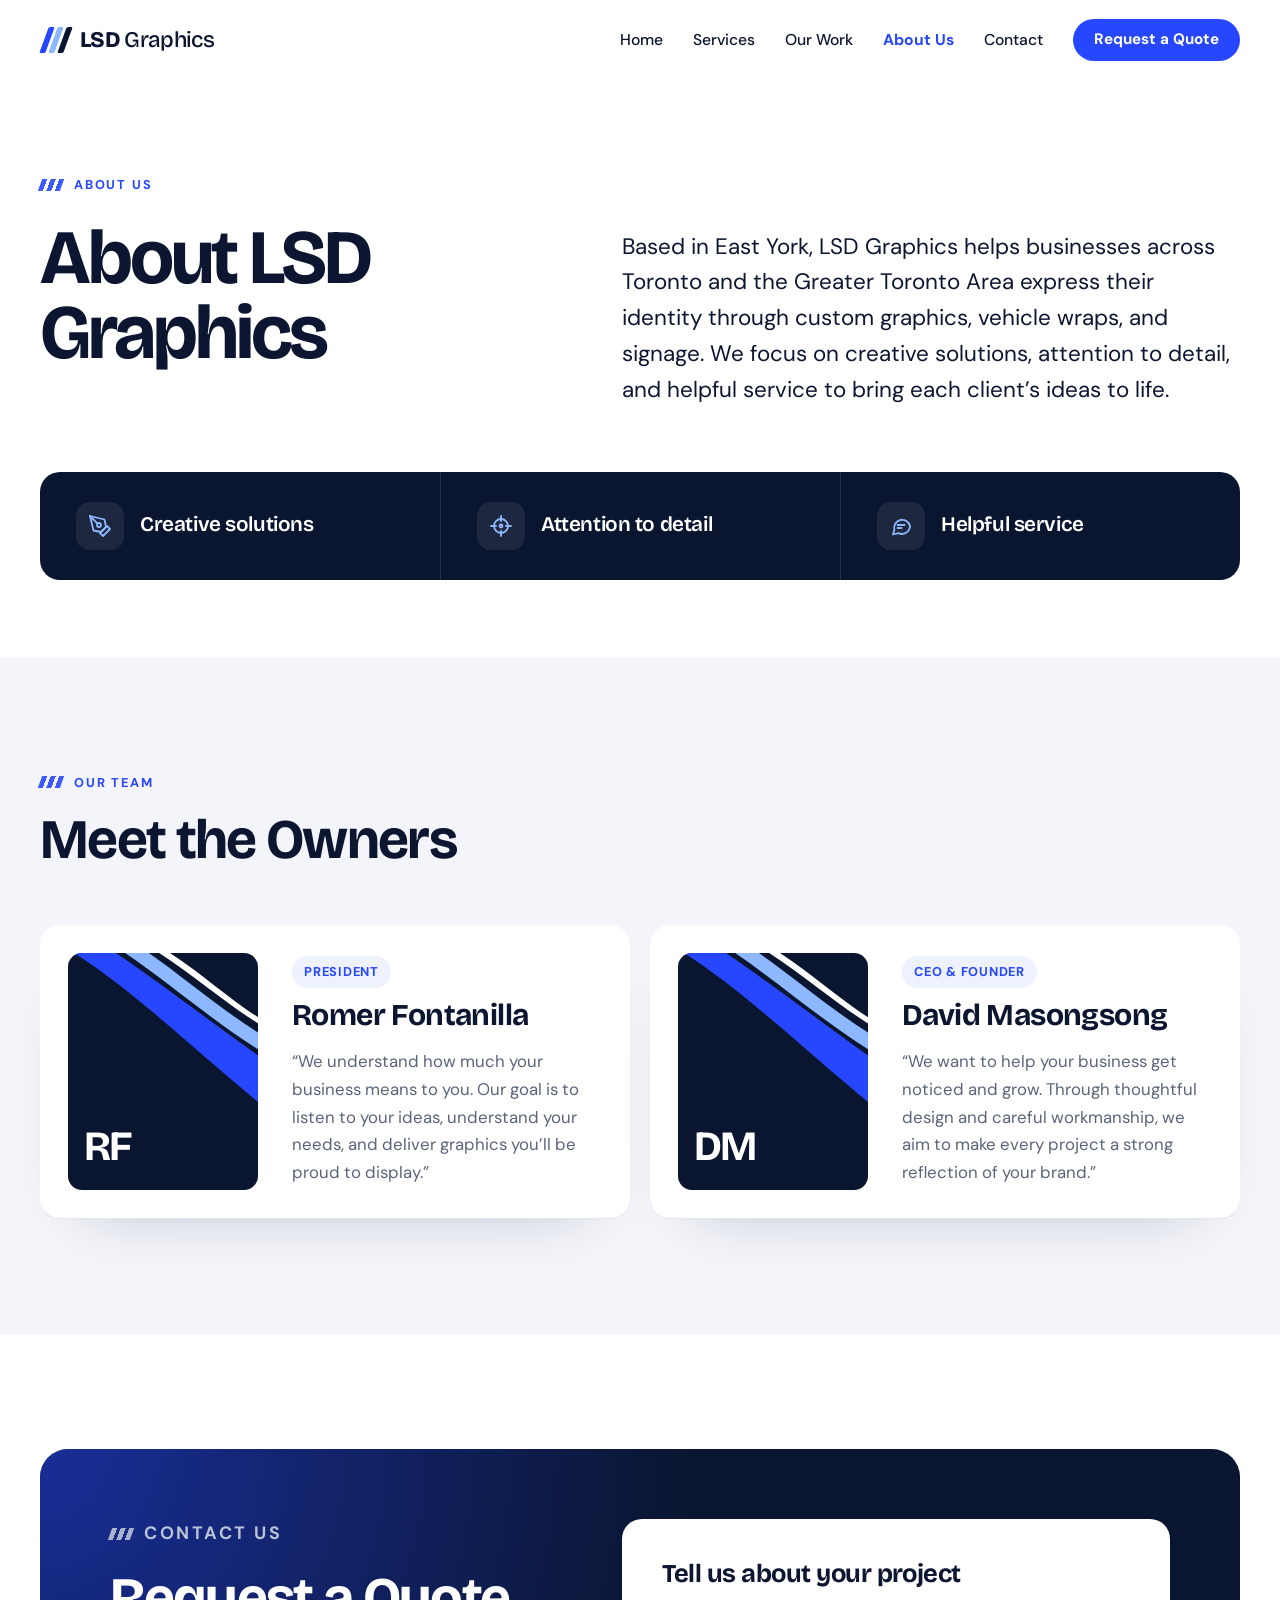
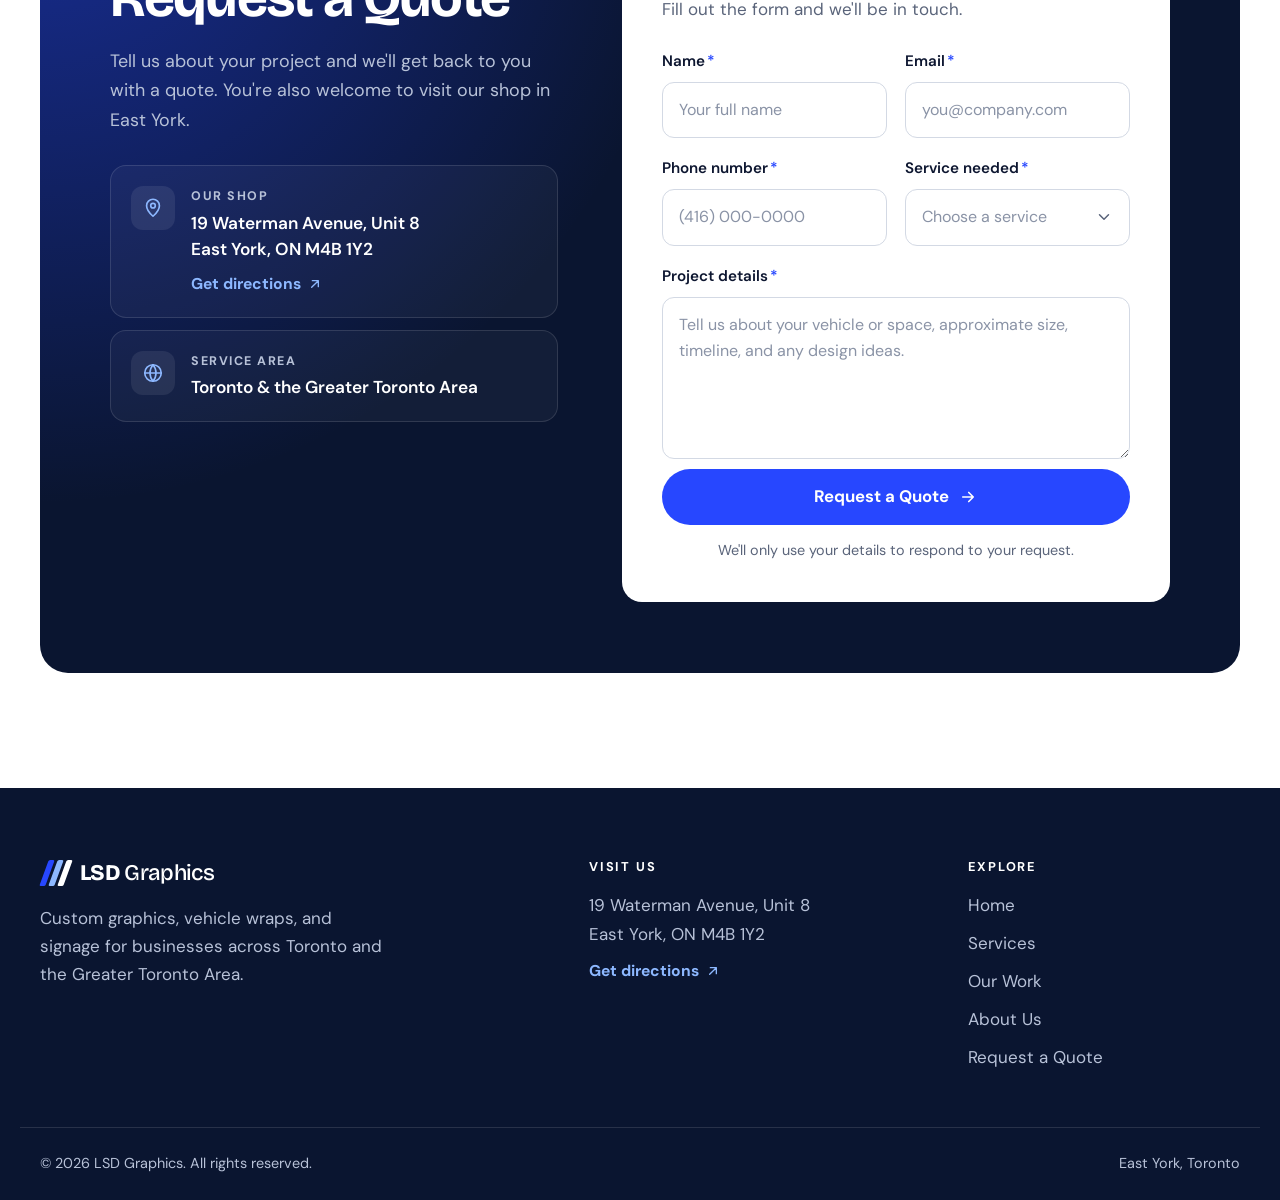
==== about.html @ 9ef7e88f "Add files via upload" ====
<!doctype html>
<html lang="en">
<head>
<meta charset="utf-8">
<meta name="viewport" content="width=device-width, initial-scale=1, viewport-fit=cover">
<title>About Us | LSD Graphics</title>
<meta name="description" content="Based in East York, LSD Graphics helps businesses across Toronto and the GTA with custom graphics, vehicle wraps, and signage. Meet the owners and request a quote.">
<link rel="preconnect" href="https://fonts.googleapis.com">
<link rel="preconnect" href="https://fonts.gstatic.com" crossorigin>
<link rel="stylesheet" href="https://fonts.googleapis.com/css2?family=Bricolage+Grotesque:opsz,wght@12..96,400..800&family=DM+Sans:opsz,wght@9..40,400..700&display=swap">
<link rel="stylesheet" href="styles.css">
</head>
<body>

<a class="skip-link" href="#main">Skip to content</a>

<header class="site-header">
  <div class="wrap header-inner">
    <a class="brand" href="index.html" aria-label="LSD Graphics home">
      <span class="brand-mark" aria-hidden="true"><i></i><i></i><i></i></span>
      <span class="brand-name"><b>LSD</b> Graphics</span>
    </a>

    <button class="nav-toggle" type="button" aria-expanded="false" aria-controls="site-nav" aria-label="Open menu">
      <span></span><span></span><span></span>
    </button>

    <nav class="site-nav" id="site-nav" aria-label="Main">
      <a class="nav-link" href="index.html">Home</a>
      <a class="nav-link" href="index.html#services">Services</a>
      <a class="nav-link" href="index.html#work">Our Work</a>
      <a class="nav-link" href="about.html" aria-current="page">About Us</a>
      <a class="nav-link" href="#contact">Contact</a>
      <a class="btn btn-primary btn-sm" href="#quote">Request a Quote</a>
    </nav>
  </div>
</header>

<main id="main">

  <!-- ============ ABOUT US ============ -->
  <section class="page-intro">
    <div class="wrap">
      <p class="eyebrow">About Us</p>
      <div class="intro-grid">
        <h1>About LSD Graphics</h1>
        <p class="intro-text">Based in East York, LSD Graphics helps businesses across Toronto and the Greater Toronto Area express their identity through custom graphics, vehicle wraps, and signage. We focus on creative solutions, attention to detail, and helpful service to bring each client’s ideas to life.</p>
      </div>

      <div class="focus-band">
        <div class="focus-item">
          <span class="focus-icon"><svg viewBox="0 0 24 24" aria-hidden="true"><path d="M12 19l7-7 3 3-7 7-3-3z"/><path d="M18 13l-1.5-7.5L2 2l3.5 14.5L13 18l5-5z"/><path d="M2 2l7.6 7.6"/><circle cx="11" cy="11" r="2"/></svg></span>
          Creative solutions
        </div>
        <div class="focus-item">
          <span class="focus-icon"><svg viewBox="0 0 24 24" aria-hidden="true"><circle cx="12" cy="12" r="7"/><path d="M12 2v5M12 17v5M2 12h5M17 12h5"/><circle cx="12" cy="12" r="1.5"/></svg></span>
          Attention to detail
        </div>
        <div class="focus-item">
          <span class="focus-icon"><svg viewBox="0 0 24 24" aria-hidden="true"><path d="M21 12a8 8 0 0 1-11.6 7.1L4 20.5l1.4-4.9A8 8 0 1 1 21 12z"/><path d="M8.5 11h7M8.5 14h4"/></svg></span>
          Helpful service
        </div>
      </div>
    </div>
  </section>

  <!-- ============ MEET THE OWNERS ============ -->
  <section class="section owners-section" id="owners">
    <div class="wrap">
      <div class="owners-head">
        <p class="eyebrow">Our Team</p>
        <h2>Meet the Owners</h2>
      </div>

      <!--
        TO ADD A PORTRAIT: inside .portrait, add an image after the <svg>, e.g.
        <img src="images/romer-fontanilla.jpg" alt="Romer Fontanilla, President">
        Crop both portraits to the same 4:5 ratio so they match.
      -->
      <div class="owners">
        <article class="owner">
          <div class="portrait">
            <svg class="livery" viewBox="0 0 400 500" preserveAspectRatio="xMidYMid slice" aria-hidden="true">
              <path class="b1" d="M-20-20C120 60 260 200 420 330L420 230C280 130 150 30 70-20Z"/>
              <path class="b2" d="M90-20C200 50 310 150 420 215L420 180C320 120 220 30 140-20Z"/>
              <path class="b3" d="M160-20C260 40 340 115 420 160L420 147C345 105 270 30 182-20Z"/>
            </svg>
            <span class="portrait-initials" aria-hidden="true">RF</span>
          </div>
          <div class="owner-body">
            <p class="owner-role">President</p>
            <h3>Romer Fontanilla</h3>
            <blockquote>
              <p>We understand how much your business means to you. Our goal is to listen to your ideas, understand your needs, and deliver graphics you’ll be proud to display.</p>
            </blockquote>
          </div>
        </article>

        <article class="owner">
          <div class="portrait">
            <svg class="livery" viewBox="0 0 400 500" preserveAspectRatio="xMidYMid slice" aria-hidden="true">
              <path class="b1" d="M-20-20C120 60 260 200 420 330L420 230C280 130 150 30 70-20Z"/>
              <path class="b2" d="M90-20C200 50 310 150 420 215L420 180C320 120 220 30 140-20Z"/>
              <path class="b3" d="M160-20C260 40 340 115 420 160L420 147C345 105 270 30 182-20Z"/>
            </svg>
            <span class="portrait-initials" aria-hidden="true">DM</span>
          </div>
          <div class="owner-body">
            <p class="owner-role">CEO &amp; Founder</p>
            <h3>David Masongsong</h3>
            <blockquote>
              <p>We want to help your business get noticed and grow. Through thoughtful design and careful workmanship, we aim to make every project a strong reflection of your brand.</p>
            </blockquote>
          </div>
        </article>
      </div>
    </div>
  </section>

  <!-- ============ CONTACT & REQUEST A QUOTE ============ -->
  <section class="section" id="contact">
    <div class="wrap">
      <div class="contact-panel">
        <div class="contact-info">
          <p class="eyebrow eyebrow-light">Contact Us</p>
          <h2>Request a Quote</h2>
          <p>Tell us about your project and we'll get back to you with a quote. You're also welcome to visit our shop in East York.</p>

          <div class="contact-cards">
            <div class="contact-card">
              <span class="contact-card-icon"><svg viewBox="0 0 24 24" aria-hidden="true"><path d="M12 21s-7-6.2-7-11.5A7 7 0 0 1 19 9.5C19 14.8 12 21 12 21z"/><circle cx="12" cy="9.5" r="2.5"/></svg></span>
              <div>
                <p class="contact-card-label">Our shop</p>
                <address class="contact-card-value">19 Waterman Avenue, Unit 8<br>East York, ON M4B 1Y2</address>
                <a class="text-link" href="https://www.google.com/maps/search/?api=1&amp;query=19+Waterman+Avenue+Unit+8+East+York+ON+M4B+1Y2" target="_blank" rel="noopener">
                  Get directions
                  <svg viewBox="0 0 24 24" fill="none" stroke="currentColor" stroke-width="2" stroke-linecap="round" stroke-linejoin="round" aria-hidden="true"><path d="M7 17L17 7M8 7h9v9"/></svg>
                </a>
              </div>
            </div>
            <div class="contact-card">
              <span class="contact-card-icon"><svg viewBox="0 0 24 24" aria-hidden="true"><circle cx="12" cy="12" r="9"/><path d="M3 12h18M12 3a14 14 0 0 1 0 18M12 3a14 14 0 0 0 0 18"/></svg></span>
              <div>
                <p class="contact-card-label">Service area</p>
                <p class="contact-card-value">Toronto &amp; the Greater Toronto Area</p>
              </div>
            </div>
          </div>
        </div>

        <div class="form-card" id="quote">
          <h3>Tell us about your project</h3>
          <p>Fill out the form and we'll be in touch.</p>

          <!-- Paste your form service URL into data-endpoint to receive submissions (see script.js). -->
          <form class="quote-form" id="quote-form" data-endpoint="">
            <div class="form-grid">
              <div class="field">
                <label for="q-name">Name<span class="req" aria-hidden="true">*</span></label>
                <input id="q-name" name="name" type="text" autocomplete="name" placeholder="Your full name" required>
              </div>
              <div class="field">
                <label for="q-email">Email<span class="req" aria-hidden="true">*</span></label>
                <input id="q-email" name="email" type="email" autocomplete="email" placeholder="you@company.com" required>
              </div>
              <div class="field">
                <label for="q-phone">Phone number<span class="req" aria-hidden="true">*</span></label>
                <input id="q-phone" name="phone" type="tel" autocomplete="tel" inputmode="tel" placeholder="(416) 000-0000" required>
              </div>
              <div class="field">
                <label for="q-service">Service needed<span class="req" aria-hidden="true">*</span></label>
                <select id="q-service" name="service" required>
                  <option value="" selected disabled>Choose a service</option>
                  <option>Vehicle Wraps &amp; Graphics</option>
                  <option>Fleet Branding</option>
                  <option>Storefront Signs &amp; Window Graphics</option>
                  <option>Interior Signs &amp; Wall Graphics</option>
                  <option>Banners &amp; Displays</option>
                  <option>Other / Not sure yet</option>
                </select>
              </div>
              <div class="field field-full">
                <label for="q-details">Project details<span class="req" aria-hidden="true">*</span></label>
                <textarea id="q-details" name="details" rows="5" placeholder="Tell us about your vehicle or space, approximate size, timeline, and any design ideas." required></textarea>
              </div>
            </div>

            <button class="btn btn-primary form-submit" type="submit">
              <span class="btn-label">Request a Quote</span>
              <svg viewBox="0 0 24 24" fill="none" stroke="currentColor" stroke-width="2.2" stroke-linecap="round" stroke-linejoin="round" aria-hidden="true"><path d="M5 12h14M13 6l6 6-6 6"/></svg>
            </button>
            <p class="form-status" role="status" aria-live="polite"></p>
            <p class="form-note">We'll only use your details to respond to your request.</p>
          </form>

          <div class="form-success" id="quote-success" tabindex="-1" hidden>
            <div class="form-success-icon"><svg viewBox="0 0 24 24" aria-hidden="true"><path d="M5 12.5l4.5 4.5L19 7.5"/></svg></div>
            <h3>Thank you!</h3>
            <p>Your quote request has been sent. We'll get back to you soon.</p>
          </div>
        </div>
      </div>
    </div>
  </section>

</main>

<footer class="site-footer">
  <div class="wrap footer-grid">
    <div class="footer-brand">
      <a class="brand" href="index.html" aria-label="LSD Graphics home">
        <span class="brand-mark" aria-hidden="true"><i></i><i></i><i></i></span>
        <span class="brand-name"><b>LSD</b> Graphics</span>
      </a>
      <p>Custom graphics, vehicle wraps, and signage for businesses across Toronto and the Greater Toronto Area.</p>
    </div>
    <div>
      <h3 class="footer-title">Visit Us</h3>
      <address>19 Waterman Avenue, Unit 8<br>East York, ON M4B 1Y2</address>
      <a class="text-link" href="https://www.google.com/maps/search/?api=1&amp;query=19+Waterman+Avenue+Unit+8+East+York+ON+M4B+1Y2" target="_blank" rel="noopener">
        Get directions
        <svg viewBox="0 0 24 24" fill="none" stroke="currentColor" stroke-width="2" stroke-linecap="round" stroke-linejoin="round" aria-hidden="true"><path d="M7 17L17 7M8 7h9v9"/></svg>
      </a>
    </div>
    <div>
      <h3 class="footer-title">Explore</h3>
      <ul class="footer-links">
        <li><a href="index.html">Home</a></li>
        <li><a href="index.html#services">Services</a></li>
        <li><a href="index.html#work">Our Work</a></li>
        <li><a href="about.html">About Us</a></li>
        <li><a href="#quote">Request a Quote</a></li>
      </ul>
    </div>
  </div>
  <div class="wrap footer-bottom">
    <p>© <span data-year>2026</span> LSD Graphics. All rights reserved.</p>
    <p>East York, Toronto</p>
  </div>
</footer>

<script src="script.js"></script>
</body>
</html>
---- styles.css ----
/* =========================================================
   LSD Graphics — shared stylesheet (index.html + about.html)
   Layout: rounded panels inset on a white page; diagonal
   "livery" stripes (the vehicle-wrap motif) carry the brand.
   ========================================================= */
:root {
  /* Colour */
  --navy: #0a1530;
  --navy-2: #13234a;
  --navy-line: rgba(255, 255, 255, .12);
  --cobalt: #2747ff;
  --cobalt-hover: #1a33d9;
  --sky: #8db8ff;
  --ice: #eef2ff;
  --paper: #ffffff;
  --tint: #f3f5fa;
  --line: #e2e6ee;
  --field-line: #d3d9e4;
  --text: #0d1630;
  --muted: #5a647a;
  --on-dark: #ffffff;
  --on-dark-muted: #b8c2d8;

  /* Type */
  --display: "Bricolage Grotesque", "Helvetica Neue", Arial, sans-serif;
  --body: "DM Sans", "Helvetica Neue", Arial, sans-serif;

  /* Shape */
  --r-panel: 28px;
  --r-card: 20px;
  --r-field: 12px;
  --maxw: 1240px;
  --header-h: 80px;
  color-scheme: light;
}

*, *::before, *::after { box-sizing: border-box; }
[hidden] { display: none !important; }

html {
  scroll-behavior: smooth;
  scroll-padding-top: calc(var(--header-h) + 16px);
  -webkit-text-size-adjust: 100%;
}

body {
  margin: 0;
  background: var(--paper);
  color: var(--text);
  font-family: var(--body);
  font-size: 1.0625rem;
  line-height: 1.65;
  -webkit-font-smoothing: antialiased;
  text-rendering: optimizeLegibility;
}

img { display: block; max-width: 100%; height: auto; }
a { color: var(--cobalt); }
p { margin: 0; }
address { font-style: normal; }

h1, h2, h3 {
  margin: 0;
  font-family: var(--display);
  font-weight: 700;
  line-height: 1.04;
  letter-spacing: -0.03em;
  text-wrap: balance;
  color: inherit;
}
h2 { font-size: clamp(2.1rem, 1.4rem + 2.6vw, 3.5rem); }
h3 { letter-spacing: -0.02em; line-height: 1.15; }

:focus-visible { outline: 3px solid var(--cobalt); outline-offset: 3px; }

.skip-link {
  position: absolute;
  left: -9999px;
  top: 12px;
  z-index: 100;
  padding: 10px 16px;
  border-radius: 999px;
  background: var(--navy);
  color: var(--on-dark);
  font-weight: 700;
  text-decoration: none;
}
.skip-link:focus { left: max(16px, env(safe-area-inset-left, 0px)); }

.wrap {
  width: 100%;
  max-width: var(--maxw);
  margin-inline: auto;
  padding-left: max(20px, env(safe-area-inset-left, 0px));
  padding-right: max(20px, env(safe-area-inset-right, 0px));
}

.section { padding-block: clamp(72px, 9vw, 128px); }

/* ---------- Eyebrow ---------- */
.eyebrow {
  display: inline-flex;
  align-items: center;
  gap: 12px;
  font-size: .8rem;
  font-weight: 700;
  letter-spacing: .14em;
  text-transform: uppercase;
  color: var(--cobalt);
}
.eyebrow::before {
  content: "";
  width: 22px;
  height: 12px;
  flex: none;
  background: linear-gradient(90deg, currentColor 0 5px, transparent 5px 8.5px, currentColor 8.5px 13.5px, transparent 13.5px 17px, currentColor 17px 22px);
  transform: skewX(-20deg);
  opacity: .9;
}
.eyebrow-light { color: var(--sky); }

/* ---------- Buttons ---------- */
.btn {
  display: inline-flex;
  align-items: center;
  justify-content: center;
  gap: 10px;
  padding: 16px 26px;
  border: 1.5px solid transparent;
  border-radius: 999px;
  font-family: var(--body);
  font-size: 1rem;
  font-weight: 700;
  line-height: 1;
  text-decoration: none;
  white-space: nowrap;
  cursor: pointer;
  transition: background-color .18s ease, color .18s ease, border-color .18s ease, transform .18s ease;
}
.btn svg { width: 18px; height: 18px; flex: none; transition: transform .18s ease; }
.btn:hover svg { transform: translateX(3px); }
.btn:active { transform: translateY(1px); }

.btn-primary { background: var(--cobalt); color: #ffffff; }
.btn-primary:hover { background: var(--cobalt-hover); }
.btn-light { background: #ffffff; color: var(--navy); }
.btn-light:hover { background: var(--ice); }
.btn-outline-light { border-color: rgba(255, 255, 255, .35); color: #ffffff; }
.btn-outline-light:hover { border-color: #ffffff; background: rgba(255, 255, 255, .06); }
.btn-sm { padding: 12px 20px; font-size: .95rem; }

/* ---------- Header ---------- */
body::before {
  content: "";
  position: fixed;
  inset: 0 0 auto;
  height: env(safe-area-inset-top, 0px);
  z-index: 60;
  background: var(--paper);
}
.site-header {
  position: sticky;
  top: env(safe-area-inset-top, 0px);
  z-index: 50;
  background: rgba(255, 255, 255, .92);
  -webkit-backdrop-filter: saturate(1.5) blur(12px);
  backdrop-filter: saturate(1.5) blur(12px);
  border-bottom: 1px solid transparent;
  transition: border-color .2s ease;
}
.site-header.is-scrolled { border-color: var(--line); }
.header-inner {
  display: flex;
  align-items: center;
  justify-content: space-between;
  gap: 24px;
  min-height: var(--header-h);
}

.brand {
  display: inline-flex;
  align-items: center;
  gap: 12px;
  color: var(--text);
  text-decoration: none;
  flex: none;
}
.brand-mark { display: inline-flex; gap: 3px; height: 26px; padding-left: 4px; }
.brand-mark i { display: block; width: 6px; height: 100%; border-radius: 1.5px; transform: skewX(-20deg); }
.brand-mark i:nth-child(1) { background: var(--cobalt); }
.brand-mark i:nth-child(2) { background: var(--sky); }
.brand-mark i:nth-child(3) { background: var(--navy); }
.brand-name {
  font-family: var(--display);
  font-size: 1.4rem;
  font-weight: 500;
  letter-spacing: -0.03em;
  line-height: 1;
}
.brand-name b { font-weight: 800; }
.site-footer .brand { color: var(--on-dark); }
.site-footer .brand-mark i:nth-child(3) { background: #ffffff; }

.site-nav { display: flex; align-items: center; gap: 2px; }
.nav-link {
  padding: 10px 14px;
  border-radius: 999px;
  color: var(--text);
  font-size: .98rem;
  font-weight: 500;
  text-decoration: none;
  transition: background-color .15s ease, color .15s ease;
}
.nav-link:hover { background: var(--tint); }
.nav-link[aria-current="page"] { color: var(--cobalt); font-weight: 700; }
.site-nav .btn { margin-left: 14px; }

.nav-toggle {
  display: none;
  width: 46px;
  height: 46px;
  padding: 0;
  border: 1px solid var(--line);
  border-radius: 999px;
  background: var(--paper);
  color: var(--text);
  cursor: pointer;
  align-items: center;
  justify-content: center;
  flex-direction: column;
  gap: 5px;
}
.nav-toggle span {
  display: block;
  width: 18px;
  height: 2px;
  border-radius: 2px;
  background: currentColor;
  transition: transform .2s ease, opacity .2s ease;
}
.nav-toggle[aria-expanded="true"] span:nth-child(1) { transform: translateY(7px) rotate(45deg); }
.nav-toggle[aria-expanded="true"] span:nth-child(2) { opacity: 0; }
.nav-toggle[aria-expanded="true"] span:nth-child(3) { transform: translateY(-7px) rotate(-45deg); }

@media (max-width: 980px) {
  .nav-toggle { display: inline-flex; }
  .site-nav {
    display: none;
    position: absolute;
    left: 0;
    right: 0;
    top: 100%;
    flex-direction: column;
    align-items: stretch;
    gap: 2px;
    background: var(--paper);
    border-bottom: 1px solid var(--line);
    box-shadow: 0 24px 40px -28px rgba(10, 21, 48, .45);
    padding-block: 10px 22px;
    padding-left: max(20px, env(safe-area-inset-left, 0px));
    padding-right: max(20px, env(safe-area-inset-right, 0px));
  }
  .site-nav.is-open { display: flex; }
  .nav-link { padding: 14px 16px; font-size: 1.05rem; border-radius: 12px; }
  .site-nav .btn { margin: 12px 0 0; }
}

/* ---------- Livery stripes (shared) ---------- */
.livery { position: absolute; pointer-events: none; }
.livery .b1 { fill: var(--l1, var(--cobalt)); }
.livery .b2 { fill: var(--l2, var(--sky)); }
.livery .b3 { fill: var(--l3, #ffffff); }
.livery .b4 { fill: var(--l4, var(--sky)); opacity: .45; }

/* ---------- Home hero ---------- */
.hero-section { padding-top: 8px; }
.hero {
  position: relative;
  overflow: hidden;
  isolation: isolate;
  min-height: 620px;
  display: flex;
  align-items: center;
  padding: clamp(44px, 6.5vw, 96px) clamp(26px, 5.5vw, 80px);
  border-radius: var(--r-panel);
  background: var(--navy);
  color: var(--on-dark);
}
.hero::before {
  content: "";
  position: absolute;
  inset: 0;
  z-index: -1;
  background:
    radial-gradient(circle at 88% 6%, rgba(39, 71, 255, .55), transparent 46%),
    radial-gradient(circle at 0% 100%, rgba(141, 184, 255, .12), transparent 40%);
}
.hero .livery { inset: 0; width: 100%; height: 100%; z-index: -1; }
.hero-content { position: relative; display: grid; gap: 26px; max-width: 760px; min-width: 0; }

.location-chip {
  display: inline-flex;
  align-items: center;
  gap: 10px;
  justify-self: start;
  padding: 8px 16px 8px 12px;
  border: 1px solid var(--navy-line);
  border-radius: 999px;
  background: rgba(255, 255, 255, .05);
  color: var(--on-dark-muted);
  font-size: .9rem;
  font-weight: 500;
}
.location-chip .dot {
  width: 8px;
  height: 8px;
  border-radius: 50%;
  background: var(--sky);
  box-shadow: 0 0 0 4px rgba(141, 184, 255, .2);
}
.hero h1 {
  font-size: clamp(2.7rem, 1.5rem + 4.6vw, 5.3rem);
  line-height: .98;
  letter-spacing: -0.04em;
}
.hero-lede {
  max-width: 35rem;
  color: var(--on-dark-muted);
  font-size: clamp(1.08rem, 1rem + .35vw, 1.22rem);
  line-height: 1.65;
}
.hero-actions { display: flex; flex-wrap: wrap; gap: 12px; margin-top: 4px; }

@media (max-width: 760px) {
  .hero { min-height: 0; align-items: flex-start; padding-bottom: 230px; border-radius: 22px; }
  .hero .livery { top: auto; bottom: 0; height: 240px; }
}

/* ---------- Section headers ---------- */
.split-head {
  display: grid;
  grid-template-columns: minmax(0, 1fr) minmax(0, 1fr);
  align-items: end;
  gap: 24px 64px;
  margin-bottom: clamp(40px, 5vw, 64px);
}
.split-head .head-left { display: grid; gap: 18px; }
.split-head p { color: var(--muted); font-size: 1.15rem; max-width: 32rem; }
@media (max-width: 820px) {
  .split-head { grid-template-columns: minmax(0, 1fr); }
}

/* ---------- Services ---------- */
.services-layout {
  display: grid;
  grid-template-columns: minmax(0, .82fr) minmax(0, 1.18fr);
  gap: clamp(40px, 7vw, 110px);
  align-items: start;
}
.services-intro {
  position: sticky;
  top: calc(var(--header-h) + 32px);
  display: grid;
  gap: 20px;
}
.services-intro p { color: var(--muted); font-size: 1.15rem; max-width: 26rem; }
.services-intro .btn { justify-self: start; margin-top: 8px; }

.service-list { list-style: none; margin: 0; padding: 0; }
.service-row {
  display: grid;
  grid-template-columns: 60px minmax(0, 1fr);
  gap: 26px;
  padding-block: 32px;
  border-top: 1px solid var(--line);
}
.service-row:last-child { border-bottom: 1px solid var(--line); }
.service-icon {
  width: 60px;
  height: 60px;
  display: grid;
  place-items: center;
  border-radius: 18px;
  background: var(--ice);
  color: var(--cobalt);
  transition: background-color .2s ease, color .2s ease, transform .2s ease;
}
.service-row:hover .service-icon { background: var(--cobalt); color: #ffffff; transform: rotate(-4deg); }
.service-icon svg {
  width: 28px;
  height: 28px;
  fill: none;
  stroke: currentColor;
  stroke-width: 1.7;
  stroke-linecap: round;
  stroke-linejoin: round;
}
.service-body { display: grid; gap: 10px; min-width: 0; }
.service-body h3 { font-size: clamp(1.35rem, 1.15rem + .7vw, 1.75rem); }
.service-body p { color: var(--muted); max-width: 36rem; }
.service-tags { display: flex; flex-wrap: wrap; gap: 8px; list-style: none; margin: 6px 0 0; padding: 0; }
.service-tags li {
  padding: 6px 13px;
  border-radius: 999px;
  background: var(--tint);
  color: var(--text);
  font-size: .85rem;
  font-weight: 500;
}

@media (max-width: 900px) {
  .services-layout { grid-template-columns: minmax(0, 1fr); }
  .services-intro { position: static; }
}
@media (max-width: 480px) {
  .service-row { grid-template-columns: minmax(0, 1fr); gap: 18px; }
}

/* ---------- Our Work (bento) ---------- */
.work-section { background: var(--tint); }
.work-grid {
  display: grid;
  grid-template-columns: repeat(4, minmax(0, 1fr));
  grid-auto-rows: clamp(210px, 19vw, 270px);
  gap: 16px;
}
.work-tile {
  position: relative;
  overflow: hidden;
  isolation: isolate;
  margin: 0;
  border-radius: var(--r-card);
  background: var(--bg, var(--navy));
  color: var(--fg, #ffffff);
}
.work-tile:first-child { grid-column: span 2; grid-row: span 2; }
.work-tile .livery { inset: 0; width: 100%; height: 100%; z-index: 0; transition: transform .6s cubic-bezier(.2, .8, .2, 1); }
.work-tile:hover .livery { transform: scale(1.06); }
.work-photo {
  position: absolute;
  inset: 0;
  z-index: 1;
  width: 100%;
  height: 100%;
  object-fit: cover;
  cursor: zoom-in;
  transition: transform .6s cubic-bezier(.2, .8, .2, 1);
}
.work-tile:hover .work-photo { transform: scale(1.04); }
.work-label {
  position: absolute;
  left: 0;
  right: 0;
  bottom: 0;
  z-index: 2;
  display: grid;
  gap: 4px;
  padding: 22px 24px;
  pointer-events: none;
}
.work-tile:has(.work-photo) { --fg: #ffffff; }
.work-tile:has(.work-photo) .work-label { background: linear-gradient(transparent, rgba(10, 21, 48, .8)); padding-top: 60px; }
.work-label small {
  font-size: .78rem;
  font-weight: 700;
  letter-spacing: .12em;
  text-transform: uppercase;
  opacity: .75;
}
.work-label h3 { font-size: 1.35rem; }
.work-tile:first-child .work-label { padding: 32px; }
.work-tile:first-child .work-label h3 { font-size: clamp(1.7rem, 1.3rem + 1.3vw, 2.4rem); }

@media (max-width: 900px) {
  .work-grid { grid-template-columns: repeat(2, minmax(0, 1fr)); grid-auto-rows: 200px; }
}
@media (max-width: 480px) {
  .work-grid { gap: 12px; grid-auto-rows: 170px; }
  .work-label { padding: 16px; }
  .work-label h3 { font-size: 1.1rem; }
  .work-tile:first-child .work-label { padding: 22px; }
}

/* Lightbox for real photos */
.lightbox { border: 0; padding: 0; background: transparent; max-width: min(1100px, 92vw); max-height: 90vh; overflow: visible; }
.lightbox::backdrop { background: rgba(10, 21, 48, .9); }
.lightbox img { max-height: 80vh; width: auto; margin-inline: auto; border-radius: 14px; }
.lightbox-caption { margin-top: 12px; text-align: center; color: #ffffff; font-weight: 600; }
.lightbox-close {
  position: absolute;
  top: -52px;
  right: 0;
  width: 42px;
  height: 42px;
  border: 1px solid rgba(255, 255, 255, .35);
  border-radius: 999px;
  background: transparent;
  color: #ffffff;
  font-size: 1.5rem;
  line-height: 1;
  cursor: pointer;
}

/* ---------- CTA panel ---------- */
.cta-panel {
  position: relative;
  overflow: hidden;
  isolation: isolate;
  display: flex;
  flex-wrap: wrap;
  align-items: center;
  justify-content: space-between;
  gap: 28px 48px;
  padding: clamp(40px, 6vw, 80px) clamp(26px, 5.5vw, 80px);
  border-radius: var(--r-panel);
  background: var(--cobalt);
  color: #ffffff;
}
.cta-panel .livery { inset: 0; width: 100%; height: 100%; z-index: -1; --l1: var(--navy); --l2: var(--sky); --l3: #ffffff; --l4: #ffffff; }
.cta-copy { display: grid; gap: 14px; max-width: 36rem; min-width: 0; }
.cta-copy h2 { font-size: clamp(2rem, 1.4rem + 2.4vw, 3.2rem); }
.cta-copy p { color: rgba(255, 255, 255, .85); font-size: 1.12rem; }
.cta-actions { display: flex; flex-wrap: wrap; gap: 12px; position: relative; }
@media (max-width: 760px) {
  .cta-panel { padding-bottom: 190px; border-radius: 22px; }
  .cta-panel .livery { top: auto; bottom: 0; height: 200px; }
}

/* ---------- About intro ---------- */
.page-intro { padding-block: clamp(56px, 7vw, 100px) clamp(48px, 6vw, 80px); }
.intro-grid {
  display: grid;
  grid-template-columns: minmax(0, .9fr) minmax(0, 1.1fr);
  gap: 28px clamp(40px, 6vw, 96px);
  align-items: start;
  margin-top: 22px;
}
.page-intro h1 { font-size: clamp(2.7rem, 1.6rem + 4vw, 4.8rem); line-height: .98; letter-spacing: -0.04em; }
.intro-text { font-size: clamp(1.15rem, 1rem + .55vw, 1.4rem); line-height: 1.6; color: var(--text); padding-top: 8px; }
@media (max-width: 860px) {
  .intro-grid { grid-template-columns: minmax(0, 1fr); }
}

.focus-band {
  position: relative;
  overflow: hidden;
  isolation: isolate;
  display: grid;
  grid-template-columns: repeat(3, minmax(0, 1fr));
  margin-top: clamp(40px, 5vw, 64px);
  border-radius: var(--r-card);
  background: var(--navy);
  color: var(--on-dark);
}
.focus-band .livery { right: 0; top: 0; height: 100%; width: 45%; z-index: -1; opacity: .5; }
.focus-item {
  display: flex;
  align-items: center;
  gap: 16px;
  padding: 30px clamp(22px, 3vw, 36px);
  border-left: 1px solid var(--navy-line);
  font-family: var(--display);
  font-size: clamp(1.1rem, 1rem + .4vw, 1.3rem);
  font-weight: 600;
  letter-spacing: -0.02em;
  line-height: 1.2;
  min-width: 0;
}
.focus-item:first-child { border-left: 0; }
.focus-icon {
  width: 48px;
  height: 48px;
  flex: none;
  display: grid;
  place-items: center;
  border-radius: 14px;
  background: rgba(255, 255, 255, .08);
  color: var(--sky);
}
.focus-icon svg { width: 24px; height: 24px; fill: none; stroke: currentColor; stroke-width: 1.8; stroke-linecap: round; stroke-linejoin: round; }
@media (max-width: 760px) {
  .focus-band { grid-template-columns: minmax(0, 1fr); }
  .focus-item { border-left: 0; border-top: 1px solid var(--navy-line); padding-block: 22px; }
  .focus-item:first-child { border-top: 0; }
}

/* ---------- Owners ---------- */
.owners-section { background: var(--tint); }
.owners-head { display: grid; gap: 18px; margin-bottom: clamp(36px, 5vw, 56px); }
.owners { display: grid; grid-template-columns: repeat(2, minmax(0, 1fr)); gap: 20px; }
.owner {
  display: grid;
  grid-template-columns: 190px minmax(0, 1fr);
  gap: clamp(22px, 3vw, 34px);
  align-items: center;
  padding: clamp(20px, 2.5vw, 28px);
  border-radius: var(--r-card);
  background: var(--paper);
  box-shadow: 0 1px 0 var(--line), 0 30px 60px -48px rgba(10, 21, 48, .35);
  min-width: 0;
}
.portrait {
  position: relative;
  overflow: hidden;
  isolation: isolate;
  aspect-ratio: 4 / 5;
  max-width: 100%;
  border-radius: 14px;
  background: var(--navy);
}
.portrait img { position: absolute; inset: 0; z-index: 1; width: 100%; height: 100%; object-fit: cover; }
.portrait .livery { inset: 0; width: 100%; height: 100%; z-index: 0; }
.portrait-initials {
  position: absolute;
  left: 16px;
  bottom: 10px;
  z-index: 0;
  color: #ffffff;
  font-family: var(--display);
  font-size: 2.6rem;
  font-weight: 700;
  letter-spacing: -0.04em;
}
.owner-body { display: grid; gap: 10px; min-width: 0; }
.owner-role {
  justify-self: start;
  padding: 5px 12px;
  border-radius: 999px;
  background: var(--ice);
  color: var(--cobalt);
  font-size: .8rem;
  font-weight: 700;
  letter-spacing: .06em;
  text-transform: uppercase;
}
.owner h3 { font-size: clamp(1.5rem, 1.25rem + .8vw, 1.9rem); }
.owner blockquote { margin: 6px 0 0; padding: 0; color: var(--muted); font-size: 1.05rem; line-height: 1.65; }
.owner blockquote p::before { content: "\201C"; }
.owner blockquote p::after { content: "\201D"; }

@media (max-width: 1080px) {
  .owners { grid-template-columns: minmax(0, 1fr); }
  .owner { grid-template-columns: 210px minmax(0, 1fr); }
  .owner blockquote { font-size: 1.12rem; max-width: 38rem; }
}
@media (max-width: 560px) {
  .owner { grid-template-columns: minmax(0, 1fr); align-items: start; }
  .owner .portrait { width: 170px; }
}

/* ---------- Contact panel ---------- */
.contact-panel {
  position: relative;
  overflow: hidden;
  isolation: isolate;
  display: grid;
  grid-template-columns: minmax(0, .9fr) minmax(0, 1.1fr);
  gap: clamp(36px, 5vw, 72px);
  align-items: start;
  padding: clamp(32px, 5.5vw, 72px);
  border-radius: var(--r-panel);
  background: var(--navy);
  color: var(--on-dark);
}
.contact-panel::before {
  content: "";
  position: absolute;
  inset: 0;
  z-index: -1;
  background: radial-gradient(circle at 0% 0%, rgba(39, 71, 255, .5), transparent 45%);
}
.contact-info { display: grid; gap: 20px; min-width: 0; }
.contact-info > p { color: var(--on-dark-muted); font-size: 1.12rem; max-width: 28rem; }
.contact-cards { display: grid; gap: 12px; margin-top: 10px; }
.contact-card {
  display: flex;
  gap: 16px;
  padding: 20px;
  border: 1px solid var(--navy-line);
  border-radius: 16px;
  background: rgba(255, 255, 255, .04);
}
.contact-card-icon {
  width: 44px;
  height: 44px;
  flex: none;
  display: grid;
  place-items: center;
  border-radius: 12px;
  background: rgba(255, 255, 255, .08);
  color: var(--sky);
}
.contact-card-icon svg { width: 22px; height: 22px; fill: none; stroke: currentColor; stroke-width: 1.8; stroke-linecap: round; stroke-linejoin: round; }
.contact-card-label { font-size: .78rem; font-weight: 700; letter-spacing: .12em; text-transform: uppercase; color: var(--on-dark-muted); }
.contact-card-value { margin-top: 4px; font-size: 1.08rem; font-weight: 600; line-height: 1.5; color: #ffffff; }
.text-link {
  display: inline-flex;
  align-items: center;
  gap: 6px;
  margin-top: 8px;
  color: var(--sky);
  font-weight: 700;
  font-size: .98rem;
  text-decoration: none;
}
.text-link:hover { text-decoration: underline; text-underline-offset: 3px; }
.text-link svg { width: 16px; height: 16px; }

.form-card {
  min-width: 0;
  padding: clamp(24px, 3.5vw, 40px);
  border-radius: var(--r-card);
  background: var(--paper);
  color: var(--text);
}
.form-card h3 { font-size: 1.6rem; }
.form-card > p { margin-top: 6px; color: var(--muted); }
.quote-form { margin-top: 26px; }
.form-grid { display: grid; grid-template-columns: repeat(2, minmax(0, 1fr)); gap: 18px; }
.field { display: grid; gap: 8px; min-width: 0; }
.field-full { grid-column: 1 / -1; }
.field label { font-size: .95rem; font-weight: 600; }
.field .req { color: var(--cobalt); margin-left: 2px; }
.field input,
.field select,
.field textarea {
  width: 100%;
  min-width: 0;
  padding: 14px 16px;
  border: 1px solid var(--field-line);
  border-radius: var(--r-field);
  background: var(--paper);
  color: var(--text);
  font: inherit;
  font-size: 1rem;
  transition: border-color .15s ease, box-shadow .15s ease, background-color .15s ease;
}
.field input:hover, .field select:hover, .field textarea:hover { border-color: #b9c2d2; }
.field select {
  -webkit-appearance: none;
  appearance: none;
  padding-right: 44px;
  background-image: url("data:image/svg+xml,%3Csvg xmlns='http://www.w3.org/2000/svg' viewBox='0 0 24 24' fill='none' stroke='%235a647a' stroke-width='2' stroke-linecap='round' stroke-linejoin='round'%3E%3Cpath d='M6 9l6 6 6-6'/%3E%3C/svg%3E");
  background-repeat: no-repeat;
  background-position: right 16px center;
  background-size: 18px;
}
.field select:invalid { color: #8a93a6; }
.field select option { color: var(--text); }
.field textarea { min-height: 150px; resize: vertical; }
.field input::placeholder, .field textarea::placeholder { color: #8a93a6; }
.field input:focus, .field select:focus, .field textarea:focus {
  outline: none;
  border-color: var(--cobalt);
  box-shadow: 0 0 0 4px rgba(39, 71, 255, .14);
}
.form-submit { width: 100%; margin-top: 10px; padding-block: 18px; font-size: 1.05rem; }
.form-note { margin-top: 14px; text-align: center; color: var(--muted); font-size: .9rem; }
.form-status { margin-top: 14px; font-size: .95rem; }
.form-status:empty { display: none; }
.form-status.is-info, .form-status.is-error { padding: 12px 16px; border-radius: 12px; background: var(--tint); }
.form-status.is-error { background: #fff0f0; color: #a3121b; }

.form-success { display: grid; gap: 10px; padding-block: 32px 8px; }
.form-success:focus { outline: none; }
.form-success-icon {
  width: 56px;
  height: 56px;
  display: grid;
  place-items: center;
  border-radius: 50%;
  background: var(--ice);
  color: var(--cobalt);
}
.form-success-icon svg { width: 26px; height: 26px; fill: none; stroke: currentColor; stroke-width: 2.4; stroke-linecap: round; stroke-linejoin: round; }
.form-success p { color: var(--muted); }

@media (max-width: 920px) {
  .contact-panel { grid-template-columns: minmax(0, 1fr); }
}
@media (max-width: 560px) {
  .form-grid { grid-template-columns: minmax(0, 1fr); }
  .contact-panel { border-radius: 22px; padding: 28px 20px; }
  .form-card { padding: 22px 18px; }
}

/* ---------- Footer ---------- */
.site-footer { background: var(--navy); color: var(--on-dark-muted); }
.footer-grid {
  display: grid;
  grid-template-columns: minmax(0, 1.5fr) minmax(0, 1fr) minmax(0, .8fr);
  gap: 40px;
  padding-block: 72px 56px;
}
.footer-brand { display: grid; gap: 18px; align-content: start; max-width: 22rem; }
.footer-title {
  margin-bottom: 16px;
  color: #ffffff;
  font-family: var(--body);
  font-size: .8rem;
  font-weight: 700;
  letter-spacing: .14em;
  text-transform: uppercase;
}
.site-footer address { line-height: 1.75; }
.footer-links { list-style: none; margin: 0; padding: 0; display: grid; gap: 10px; }
.footer-links a { color: var(--on-dark-muted); text-decoration: none; transition: color .15s ease; }
.footer-links a:hover { color: #ffffff; }
.footer-bottom {
  display: flex;
  flex-wrap: wrap;
  justify-content: space-between;
  gap: 8px 24px;
  padding-block: 24px;
  border-top: 1px solid var(--navy-line);
  font-size: .9rem;
}
@media (max-width: 860px) {
  .footer-grid { grid-template-columns: minmax(0, 1fr) minmax(0, 1fr); }
  .footer-brand { grid-column: 1 / -1; }
}
@media (max-width: 480px) {
  .footer-grid { grid-template-columns: minmax(0, 1fr); gap: 32px; }
}

/* ---------- Entrance motion (from a visible resting state) ---------- */
@keyframes rise { from { transform: translateY(14px); } }
@keyframes sweep { from { transform: translateX(6%) translateY(4%); } }
.hero-content > * { animation: rise .8s cubic-bezier(.2, .8, .2, 1) backwards; }
.hero-content > *:nth-child(2) { animation-delay: .06s; }
.hero-content > *:nth-child(3) { animation-delay: .12s; }
.hero-content > *:nth-child(4) { animation-delay: .18s; }
.hero .livery { animation: sweep 1.4s cubic-bezier(.2, .8, .2, 1) backwards; }

@media (prefers-reduced-motion: reduce) {
  html { scroll-behavior: auto; }
  *, *::before, *::after { animation: none !important; transition: none !important; }
}
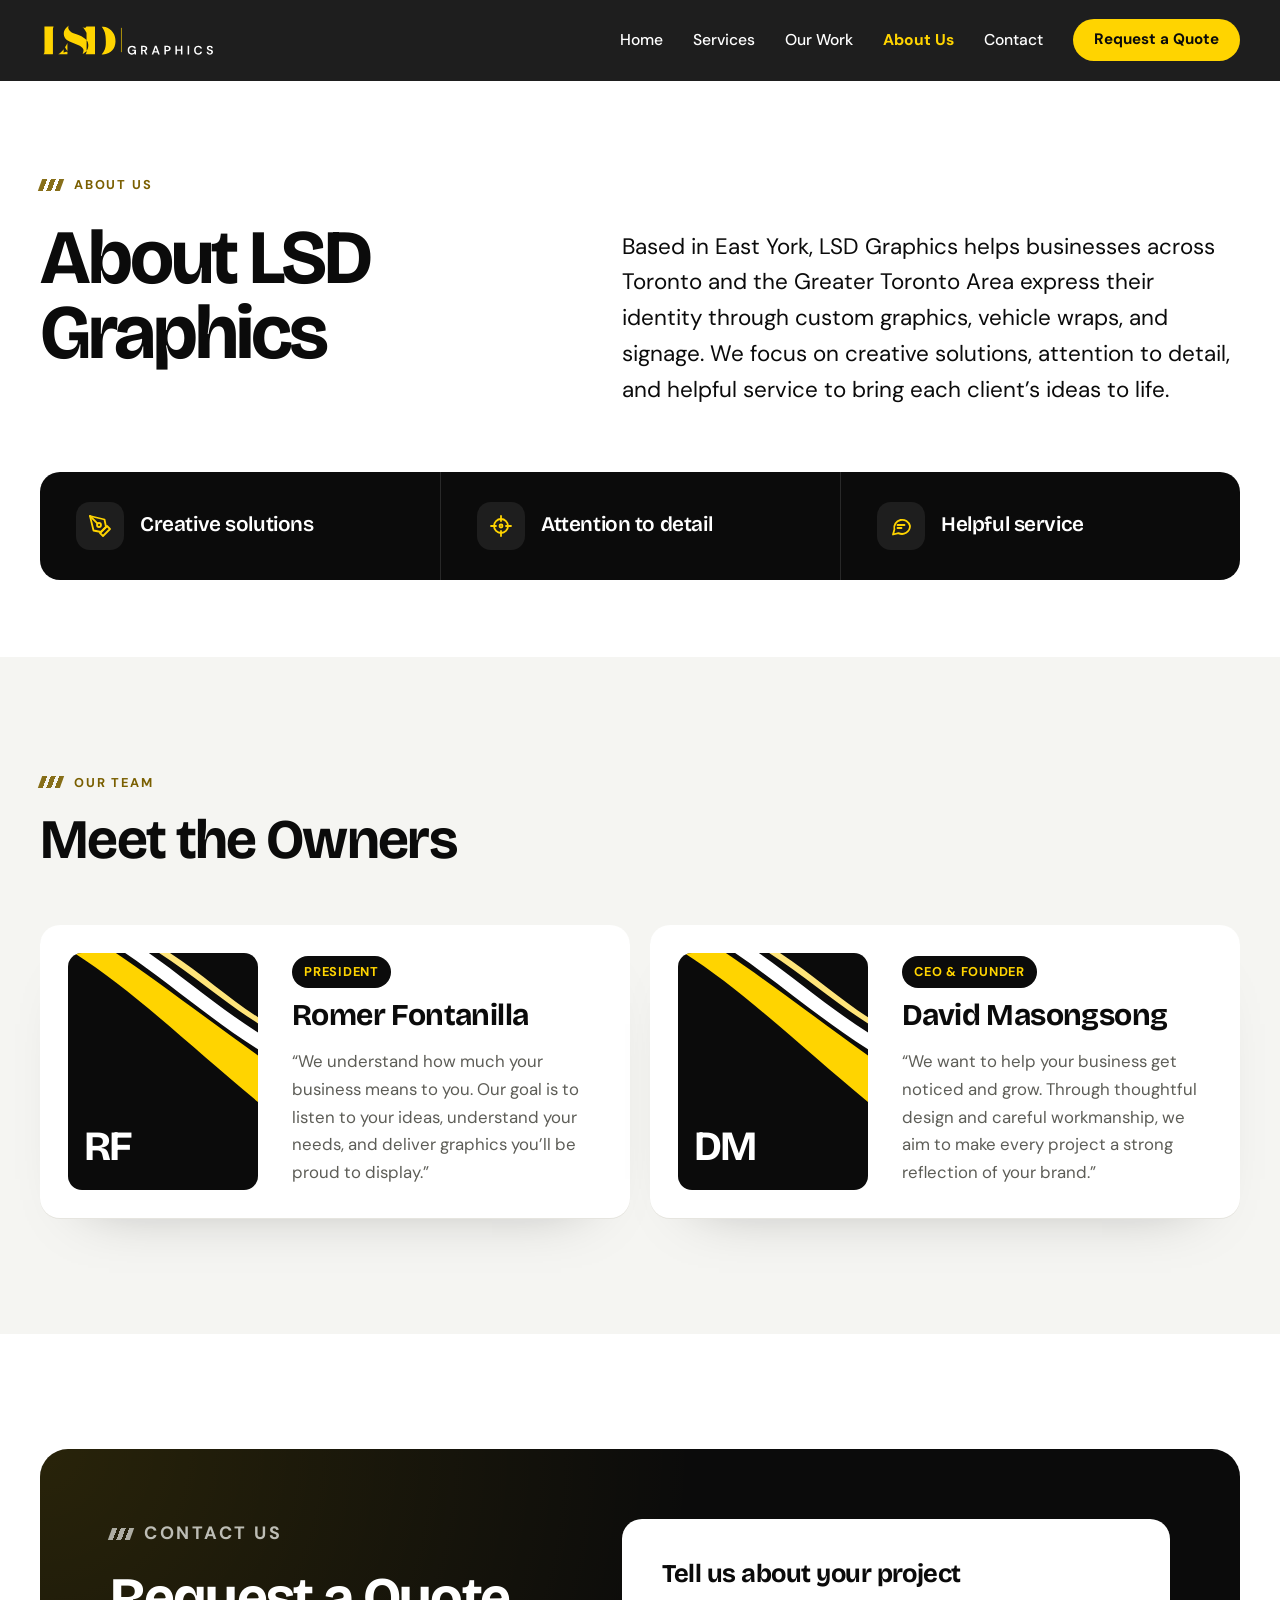
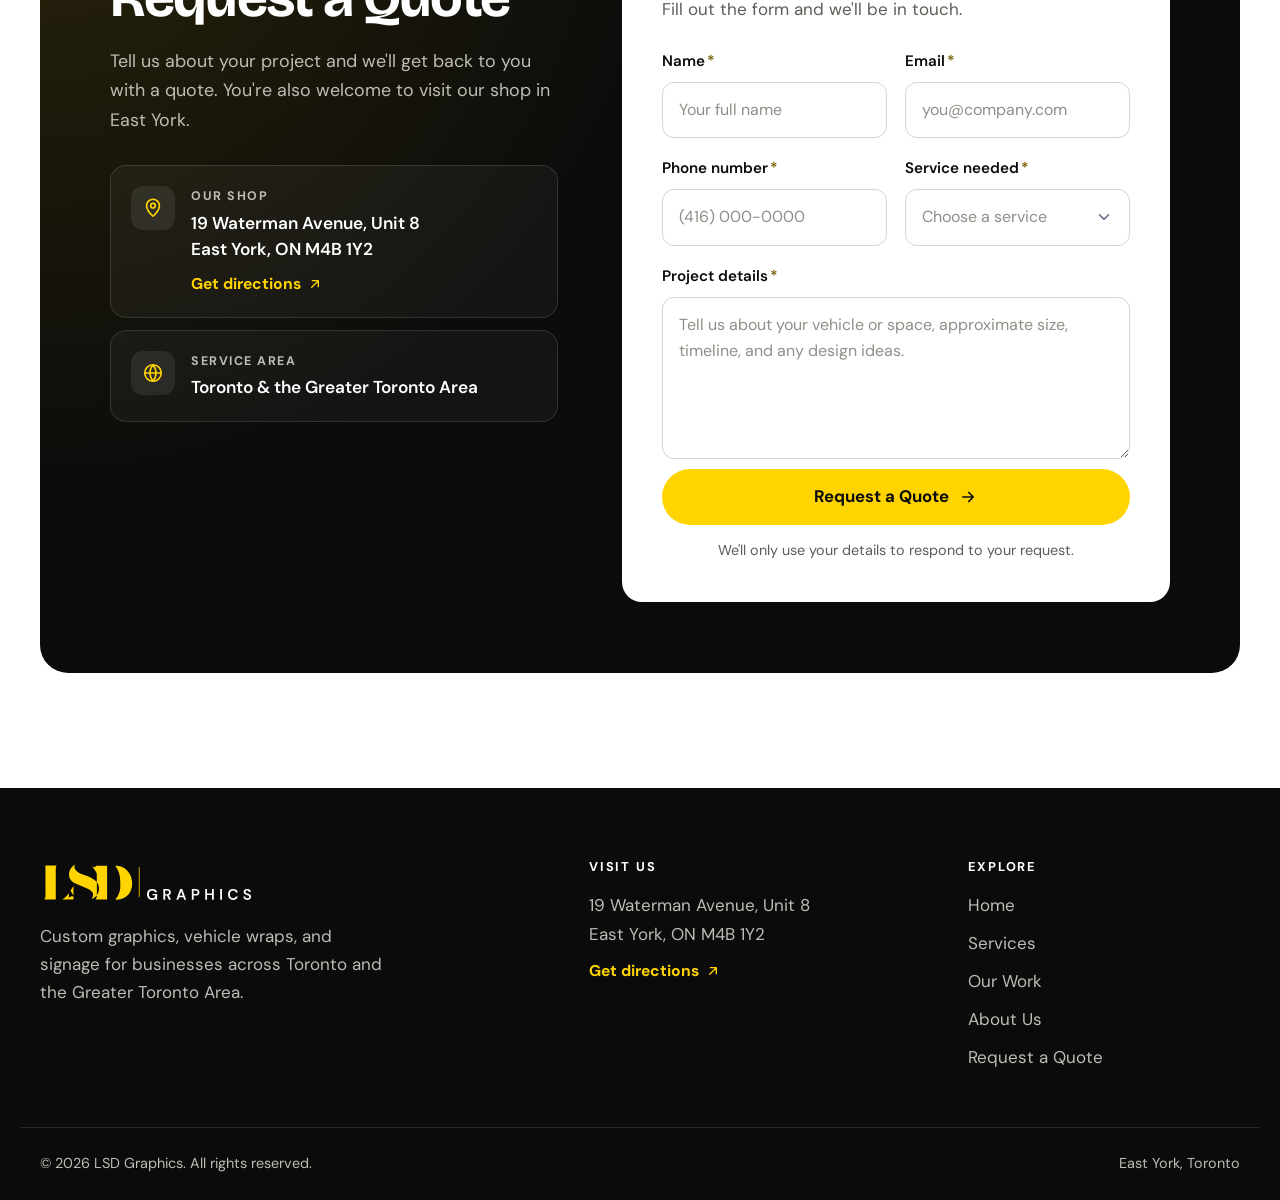
==== commit 2a6bc08c: "Add files via upload" ====
--- a/about.html
+++ b/about.html
@@ -17,8 +17,7 @@
 <header class="site-header">
   <div class="wrap header-inner">
     <a class="brand" href="index.html" aria-label="LSD Graphics home">
-      <span class="brand-mark" aria-hidden="true"><i></i><i></i><i></i></span>
-      <span class="brand-name"><b>LSD</b> Graphics</span>
+      <img class="brand-logo" src="lsd-graphics-logo-horizontal-gold-white.svg" alt="LSD Graphics" width="1070" height="218">
     </a>
 
     <button class="nav-toggle" type="button" aria-expanded="false" aria-controls="site-nav" aria-label="Open menu">
@@ -73,9 +72,8 @@
       </div>
 
       <!--
-        TO ADD A PORTRAIT: inside .portrait, add an image after the <svg>, e.g.
-        <img src="images/romer-fontanilla.jpg" alt="Romer Fontanilla, President">
-        Crop both portraits to the same 4:5 ratio so they match.
+        OWNER PHOTOS: save as owner-romer-fontanilla.jpg and
+        owner-david-masongsong.jpg, both cropped to the same 4:5 portrait ratio.
       -->
       <div class="owners">
         <article class="owner">
@@ -86,6 +84,7 @@
               <path class="b3" d="M160-20C260 40 340 115 420 160L420 147C345 105 270 30 182-20Z"/>
             </svg>
             <span class="portrait-initials" aria-hidden="true">RF</span>
+            <img src="owner-romer-fontanilla.jpg" alt="Romer Fontanilla, President" onerror="this.remove()">
           </div>
           <div class="owner-body">
             <p class="owner-role">President</p>
@@ -104,6 +103,7 @@
               <path class="b3" d="M160-20C260 40 340 115 420 160L420 147C345 105 270 30 182-20Z"/>
             </svg>
             <span class="portrait-initials" aria-hidden="true">DM</span>
+            <img src="owner-david-masongsong.jpg" alt="David Masongsong, CEO &amp; Founder" onerror="this.remove()">
           </div>
           <div class="owner-body">
             <p class="owner-role">CEO &amp; Founder</p>
@@ -209,8 +209,7 @@
   <div class="wrap footer-grid">
     <div class="footer-brand">
       <a class="brand" href="index.html" aria-label="LSD Graphics home">
-        <span class="brand-mark" aria-hidden="true"><i></i><i></i><i></i></span>
-        <span class="brand-name"><b>LSD</b> Graphics</span>
+        <img class="brand-logo" src="lsd-graphics-logo-horizontal-gold-white.svg" alt="LSD Graphics" width="1070" height="218">
       </a>
       <p>Custom graphics, vehicle wraps, and signage for businesses across Toronto and the Greater Toronto Area.</p>
     </div>
--- a/styles.css
+++ b/styles.css
@@ -5,21 +5,22 @@
    ========================================================= */
 :root {
   /* Colour */
-  --navy: #0a1530;
-  --navy-2: #13234a;
-  --navy-line: rgba(255, 255, 255, .12);
-  --cobalt: #2747ff;
-  --cobalt-hover: #1a33d9;
-  --sky: #8db8ff;
-  --ice: #eef2ff;
+  --ink: #0b0b0b;           /* brand black */
+  --ink-2: #161616;
+  --ink-line: rgba(255, 255, 255, .12);
+  --gold: #ffd400;          /* from the LSD logo */
+  --gold-hover: #f2c600;
+  --gold-soft: #ffe57a;
+  --gold-ink: #7a5f00;      /* gold for small text on white (readable contrast) */
+  --gold-tint: #fff7cf;
   --paper: #ffffff;
-  --tint: #f3f5fa;
-  --line: #e2e6ee;
-  --field-line: #d3d9e4;
-  --text: #0d1630;
-  --muted: #5a647a;
+  --tint: #f5f5f2;
+  --line: #e6e5df;
+  --field-line: #d6d5ce;
+  --text: #0b0b0b;
+  --muted: #5d5d57;
   --on-dark: #ffffff;
-  --on-dark-muted: #b8c2d8;
+  --on-dark-muted: #bdbdb5;
 
   /* Type */
   --display: "Bricolage Grotesque", "Helvetica Neue", Arial, sans-serif;
@@ -55,7 +56,7 @@
 }
 
 img { display: block; max-width: 100%; height: auto; }
-a { color: var(--cobalt); }
+a { color: var(--gold-ink); }
 p { margin: 0; }
 address { font-style: normal; }
 
@@ -71,7 +72,7 @@
 h2 { font-size: clamp(2.1rem, 1.4rem + 2.6vw, 3.5rem); }
 h3 { letter-spacing: -0.02em; line-height: 1.15; }
 
-:focus-visible { outline: 3px solid var(--cobalt); outline-offset: 3px; }
+:focus-visible { outline: 3px solid var(--gold); outline-offset: 3px; }
 
 .skip-link {
   position: absolute;
@@ -80,7 +81,7 @@
   z-index: 100;
   padding: 10px 16px;
   border-radius: 999px;
-  background: var(--navy);
+  background: var(--ink);
   color: var(--on-dark);
   font-weight: 700;
   text-decoration: none;
@@ -106,7 +107,7 @@
   font-weight: 700;
   letter-spacing: .14em;
   text-transform: uppercase;
-  color: var(--cobalt);
+  color: var(--gold-ink);
 }
 .eyebrow::before {
   content: "";
@@ -117,7 +118,7 @@
   transform: skewX(-20deg);
   opacity: .9;
 }
-.eyebrow-light { color: var(--sky); }
+.eyebrow-light { color: var(--gold); }
 
 /* ---------- Buttons ---------- */
 .btn {
@@ -141,10 +142,12 @@
 .btn:hover svg { transform: translateX(3px); }
 .btn:active { transform: translateY(1px); }
 
-.btn-primary { background: var(--cobalt); color: #ffffff; }
-.btn-primary:hover { background: var(--cobalt-hover); }
-.btn-light { background: #ffffff; color: var(--navy); }
-.btn-light:hover { background: var(--ice); }
+.btn-primary { background: var(--gold); color: var(--ink); }
+.btn-primary:hover { background: var(--gold-hover); }
+.btn-dark { background: var(--ink); color: #ffffff; }
+.btn-dark:hover { background: #262626; }
+.btn-light { background: #ffffff; color: var(--ink); }
+.btn-light:hover { background: var(--gold); }
 .btn-outline-light { border-color: rgba(255, 255, 255, .35); color: #ffffff; }
 .btn-outline-light:hover { border-color: #ffffff; background: rgba(255, 255, 255, .06); }
 .btn-sm { padding: 12px 20px; font-size: .95rem; }
@@ -156,19 +159,19 @@
   inset: 0 0 auto;
   height: env(safe-area-inset-top, 0px);
   z-index: 60;
-  background: var(--paper);
+  background: var(--ink);
 }
 .site-header {
   position: sticky;
   top: env(safe-area-inset-top, 0px);
   z-index: 50;
-  background: rgba(255, 255, 255, .92);
+  background: rgba(11, 11, 11, .92);
   -webkit-backdrop-filter: saturate(1.5) blur(12px);
   backdrop-filter: saturate(1.5) blur(12px);
   border-bottom: 1px solid transparent;
   transition: border-color .2s ease;
 }
-.site-header.is-scrolled { border-color: var(--line); }
+.site-header.is-scrolled { border-color: var(--ink-line); }
 .header-inner {
   display: flex;
   align-items: center;
@@ -185,34 +188,22 @@
   text-decoration: none;
   flex: none;
 }
-.brand-mark { display: inline-flex; gap: 3px; height: 26px; padding-left: 4px; }
-.brand-mark i { display: block; width: 6px; height: 100%; border-radius: 1.5px; transform: skewX(-20deg); }
-.brand-mark i:nth-child(1) { background: var(--cobalt); }
-.brand-mark i:nth-child(2) { background: var(--sky); }
-.brand-mark i:nth-child(3) { background: var(--navy); }
-.brand-name {
-  font-family: var(--display);
-  font-size: 1.4rem;
-  font-weight: 500;
-  letter-spacing: -0.03em;
-  line-height: 1;
-}
-.brand-name b { font-weight: 800; }
-.site-footer .brand { color: var(--on-dark); }
-.site-footer .brand-mark i:nth-child(3) { background: #ffffff; }
+.brand-logo { display: block; height: 36px; width: auto; }
+.site-footer .brand-logo { height: 44px; }
+@media (max-width: 480px) { .brand-logo { height: 30px; } }
 
 .site-nav { display: flex; align-items: center; gap: 2px; }
 .nav-link {
   padding: 10px 14px;
   border-radius: 999px;
-  color: var(--text);
+  color: var(--on-dark);
   font-size: .98rem;
   font-weight: 500;
   text-decoration: none;
   transition: background-color .15s ease, color .15s ease;
 }
-.nav-link:hover { background: var(--tint); }
-.nav-link[aria-current="page"] { color: var(--cobalt); font-weight: 700; }
+.nav-link:hover { background: rgba(255, 255, 255, .08); }
+.nav-link[aria-current="page"] { color: var(--gold); font-weight: 700; }
 .site-nav .btn { margin-left: 14px; }
 
 .nav-toggle {
@@ -220,10 +211,10 @@
   width: 46px;
   height: 46px;
   padding: 0;
-  border: 1px solid var(--line);
+  border: 1px solid rgba(255, 255, 255, .22);
   border-radius: 999px;
-  background: var(--paper);
-  color: var(--text);
+  background: transparent;
+  color: var(--on-dark);
   cursor: pointer;
   align-items: center;
   justify-content: center;
@@ -253,9 +244,9 @@
     flex-direction: column;
     align-items: stretch;
     gap: 2px;
-    background: var(--paper);
-    border-bottom: 1px solid var(--line);
-    box-shadow: 0 24px 40px -28px rgba(10, 21, 48, .45);
+    background: var(--ink);
+    border-bottom: 1px solid var(--ink-line);
+    box-shadow: 0 24px 40px -28px rgba(11, 11, 11, .45);
     padding-block: 10px 22px;
     padding-left: max(20px, env(safe-area-inset-left, 0px));
     padding-right: max(20px, env(safe-area-inset-right, 0px));
@@ -267,35 +258,53 @@
 
 /* ---------- Livery stripes (shared) ---------- */
 .livery { position: absolute; pointer-events: none; }
-.livery .b1 { fill: var(--l1, var(--cobalt)); }
-.livery .b2 { fill: var(--l2, var(--sky)); }
-.livery .b3 { fill: var(--l3, #ffffff); }
-.livery .b4 { fill: var(--l4, var(--sky)); opacity: .45; }
-
-/* ---------- Home hero ---------- */
-.hero-section { padding-top: 8px; }
+.livery .b1 { fill: var(--l1, var(--gold)); }
+.livery .b2 { fill: var(--l2, #ffffff); }
+.livery .b3 { fill: var(--l3, var(--gold-soft)); }
+.livery .b4 { fill: var(--l4, #ffffff); opacity: .3; }
+
+/* ---------- Home hero (full width) ---------- */
 .hero {
   position: relative;
   overflow: hidden;
   isolation: isolate;
-  min-height: 620px;
-  display: flex;
-  align-items: center;
-  padding: clamp(44px, 6.5vw, 96px) clamp(26px, 5.5vw, 80px);
-  border-radius: var(--r-panel);
-  background: var(--navy);
+  background: var(--ink);
   color: var(--on-dark);
 }
+.hero-media {
+  /* HERO PHOTO: save the image as hero.jpg (landscape, at least 2000px wide).
+     If the file is missing, the black background and stripes show instead. */
+  position: absolute;
+  inset: 0;
+  z-index: -3;
+  background: url("hero.jpg") center right / cover no-repeat;
+}
 .hero::before {
+  /* keeps the headline readable over any photo */
   content: "";
   position: absolute;
   inset: 0;
-  z-index: -1;
+  z-index: -2;
   background:
-    radial-gradient(circle at 88% 6%, rgba(39, 71, 255, .55), transparent 46%),
-    radial-gradient(circle at 0% 100%, rgba(141, 184, 255, .12), transparent 40%);
+    linear-gradient(90deg, rgba(11, 11, 11, .97) 0%, rgba(11, 11, 11, .9) 36%, rgba(11, 11, 11, .5) 66%, rgba(11, 11, 11, .2) 100%),
+    radial-gradient(circle at 90% 0%, rgba(255, 212, 0, .14), transparent 45%);
+}
+.hero::after {
+  /* soft fade at the bottom so the stripes sit on a clean edge */
+  content: "";
+  position: absolute;
+  inset: auto 0 0 0;
+  height: 40%;
+  z-index: -2;
+  background: linear-gradient(transparent, rgba(11, 11, 11, .55));
 }
 .hero .livery { inset: 0; width: 100%; height: 100%; z-index: -1; }
+.hero-inner {
+  display: flex;
+  align-items: center;
+  min-height: 680px;
+  padding-block: clamp(72px, 8vw, 120px) clamp(120px, 12vw, 170px);
+}
 .hero-content { position: relative; display: grid; gap: 26px; max-width: 760px; min-width: 0; }
 
 .location-chip {
@@ -304,7 +313,7 @@
   gap: 10px;
   justify-self: start;
   padding: 8px 16px 8px 12px;
-  border: 1px solid var(--navy-line);
+  border: 1px solid var(--ink-line);
   border-radius: 999px;
   background: rgba(255, 255, 255, .05);
   color: var(--on-dark-muted);
@@ -315,8 +324,8 @@
   width: 8px;
   height: 8px;
   border-radius: 50%;
-  background: var(--sky);
-  box-shadow: 0 0 0 4px rgba(141, 184, 255, .2);
+  background: var(--gold);
+  box-shadow: 0 0 0 4px rgba(255, 212, 0, .2);
 }
 .hero h1 {
   font-size: clamp(2.7rem, 1.5rem + 4.6vw, 5.3rem);
@@ -332,8 +341,14 @@
 .hero-actions { display: flex; flex-wrap: wrap; gap: 12px; margin-top: 4px; }
 
 @media (max-width: 760px) {
-  .hero { min-height: 0; align-items: flex-start; padding-bottom: 230px; border-radius: 22px; }
-  .hero .livery { top: auto; bottom: 0; height: 240px; }
+  .hero::before {
+    background:
+      linear-gradient(180deg, rgba(11, 11, 11, .93) 0%, rgba(11, 11, 11, .82) 60%, rgba(11, 11, 11, .7) 100%),
+      radial-gradient(circle at 90% 0%, rgba(255, 212, 0, .14), transparent 50%);
+  }
+  .hero-media { background-position: 65% center; }
+  .hero-inner { min-height: 0; align-items: flex-start; padding-block: 56px 220px; }
+  .hero .livery { top: auto; height: 210px; }
 }
 
 /* ---------- Section headers ---------- */
@@ -381,11 +396,11 @@
   display: grid;
   place-items: center;
   border-radius: 18px;
-  background: var(--ice);
-  color: var(--cobalt);
+  background: var(--ink);
+  color: var(--gold);
   transition: background-color .2s ease, color .2s ease, transform .2s ease;
 }
-.service-row:hover .service-icon { background: var(--cobalt); color: #ffffff; transform: rotate(-4deg); }
+.service-row:hover .service-icon { background: var(--gold); color: var(--ink); transform: rotate(-4deg); }
 .service-icon svg {
   width: 28px;
   height: 28px;
@@ -430,7 +445,7 @@
   isolation: isolate;
   margin: 0;
   border-radius: var(--r-card);
-  background: var(--bg, var(--navy));
+  background: var(--bg, var(--ink));
   color: var(--fg, #ffffff);
 }
 .work-tile:first-child { grid-column: span 2; grid-row: span 2; }
@@ -459,7 +474,7 @@
   pointer-events: none;
 }
 .work-tile:has(.work-photo) { --fg: #ffffff; }
-.work-tile:has(.work-photo) .work-label { background: linear-gradient(transparent, rgba(10, 21, 48, .8)); padding-top: 60px; }
+.work-tile:has(.work-photo) .work-label { background: linear-gradient(transparent, rgba(11, 11, 11, .8)); padding-top: 60px; }
 .work-label small {
   font-size: .78rem;
   font-weight: 700;
@@ -483,7 +498,7 @@
 
 /* Lightbox for real photos */
 .lightbox { border: 0; padding: 0; background: transparent; max-width: min(1100px, 92vw); max-height: 90vh; overflow: visible; }
-.lightbox::backdrop { background: rgba(10, 21, 48, .9); }
+.lightbox::backdrop { background: rgba(11, 11, 11, .9); }
 .lightbox img { max-height: 80vh; width: auto; margin-inline: auto; border-radius: 14px; }
 .lightbox-caption { margin-top: 12px; text-align: center; color: #ffffff; font-weight: 600; }
 .lightbox-close {
@@ -513,13 +528,13 @@
   gap: 28px 48px;
   padding: clamp(40px, 6vw, 80px) clamp(26px, 5.5vw, 80px);
   border-radius: var(--r-panel);
-  background: var(--cobalt);
-  color: #ffffff;
-}
-.cta-panel .livery { inset: 0; width: 100%; height: 100%; z-index: -1; --l1: var(--navy); --l2: var(--sky); --l3: #ffffff; --l4: #ffffff; }
+  background: var(--gold);
+  color: var(--ink);
+}
+.cta-panel .livery { inset: 0; width: 100%; height: 100%; z-index: -1; --l1: var(--ink); --l2: #ffffff; --l3: var(--ink); --l4: var(--ink); }
 .cta-copy { display: grid; gap: 14px; max-width: 36rem; min-width: 0; }
 .cta-copy h2 { font-size: clamp(2rem, 1.4rem + 2.4vw, 3.2rem); }
-.cta-copy p { color: rgba(255, 255, 255, .85); font-size: 1.12rem; }
+.cta-copy p { color: rgba(11, 11, 11, .78); font-size: 1.12rem; }
 .cta-actions { display: flex; flex-wrap: wrap; gap: 12px; position: relative; }
 @media (max-width: 760px) {
   .cta-panel { padding-bottom: 190px; border-radius: 22px; }
@@ -549,7 +564,7 @@
   grid-template-columns: repeat(3, minmax(0, 1fr));
   margin-top: clamp(40px, 5vw, 64px);
   border-radius: var(--r-card);
-  background: var(--navy);
+  background: var(--ink);
   color: var(--on-dark);
 }
 .focus-band .livery { right: 0; top: 0; height: 100%; width: 45%; z-index: -1; opacity: .5; }
@@ -558,7 +573,7 @@
   align-items: center;
   gap: 16px;
   padding: 30px clamp(22px, 3vw, 36px);
-  border-left: 1px solid var(--navy-line);
+  border-left: 1px solid var(--ink-line);
   font-family: var(--display);
   font-size: clamp(1.1rem, 1rem + .4vw, 1.3rem);
   font-weight: 600;
@@ -575,12 +590,12 @@
   place-items: center;
   border-radius: 14px;
   background: rgba(255, 255, 255, .08);
-  color: var(--sky);
+  color: var(--gold);
 }
 .focus-icon svg { width: 24px; height: 24px; fill: none; stroke: currentColor; stroke-width: 1.8; stroke-linecap: round; stroke-linejoin: round; }
 @media (max-width: 760px) {
   .focus-band { grid-template-columns: minmax(0, 1fr); }
-  .focus-item { border-left: 0; border-top: 1px solid var(--navy-line); padding-block: 22px; }
+  .focus-item { border-left: 0; border-top: 1px solid var(--ink-line); padding-block: 22px; }
   .focus-item:first-child { border-top: 0; }
 }
 
@@ -596,7 +611,7 @@
   padding: clamp(20px, 2.5vw, 28px);
   border-radius: var(--r-card);
   background: var(--paper);
-  box-shadow: 0 1px 0 var(--line), 0 30px 60px -48px rgba(10, 21, 48, .35);
+  box-shadow: 0 1px 0 var(--line), 0 30px 60px -48px rgba(11, 11, 11, .35);
   min-width: 0;
 }
 .portrait {
@@ -606,7 +621,7 @@
   aspect-ratio: 4 / 5;
   max-width: 100%;
   border-radius: 14px;
-  background: var(--navy);
+  background: var(--ink);
 }
 .portrait img { position: absolute; inset: 0; z-index: 1; width: 100%; height: 100%; object-fit: cover; }
 .portrait .livery { inset: 0; width: 100%; height: 100%; z-index: 0; }
@@ -626,8 +641,8 @@
   justify-self: start;
   padding: 5px 12px;
   border-radius: 999px;
-  background: var(--ice);
-  color: var(--cobalt);
+  background: var(--ink);
+  color: var(--gold);
   font-size: .8rem;
   font-weight: 700;
   letter-spacing: .06em;
@@ -659,7 +674,7 @@
   align-items: start;
   padding: clamp(32px, 5.5vw, 72px);
   border-radius: var(--r-panel);
-  background: var(--navy);
+  background: var(--ink);
   color: var(--on-dark);
 }
 .contact-panel::before {
@@ -667,7 +682,7 @@
   position: absolute;
   inset: 0;
   z-index: -1;
-  background: radial-gradient(circle at 0% 0%, rgba(39, 71, 255, .5), transparent 45%);
+  background: radial-gradient(circle at 0% 0%, rgba(255, 212, 0, .12), transparent 45%);
 }
 .contact-info { display: grid; gap: 20px; min-width: 0; }
 .contact-info > p { color: var(--on-dark-muted); font-size: 1.12rem; max-width: 28rem; }
@@ -676,7 +691,7 @@
   display: flex;
   gap: 16px;
   padding: 20px;
-  border: 1px solid var(--navy-line);
+  border: 1px solid var(--ink-line);
   border-radius: 16px;
   background: rgba(255, 255, 255, .04);
 }
@@ -688,7 +703,7 @@
   place-items: center;
   border-radius: 12px;
   background: rgba(255, 255, 255, .08);
-  color: var(--sky);
+  color: var(--gold);
 }
 .contact-card-icon svg { width: 22px; height: 22px; fill: none; stroke: currentColor; stroke-width: 1.8; stroke-linecap: round; stroke-linejoin: round; }
 .contact-card-label { font-size: .78rem; font-weight: 700; letter-spacing: .12em; text-transform: uppercase; color: var(--on-dark-muted); }
@@ -698,7 +713,7 @@
   align-items: center;
   gap: 6px;
   margin-top: 8px;
-  color: var(--sky);
+  color: var(--gold);
   font-weight: 700;
   font-size: .98rem;
   text-decoration: none;
@@ -720,7 +735,7 @@
 .field { display: grid; gap: 8px; min-width: 0; }
 .field-full { grid-column: 1 / -1; }
 .field label { font-size: .95rem; font-weight: 600; }
-.field .req { color: var(--cobalt); margin-left: 2px; }
+.field .req { color: var(--gold-ink); margin-left: 2px; }
 .field input,
 .field select,
 .field textarea {
@@ -735,7 +750,7 @@
   font-size: 1rem;
   transition: border-color .15s ease, box-shadow .15s ease, background-color .15s ease;
 }
-.field input:hover, .field select:hover, .field textarea:hover { border-color: #b9c2d2; }
+.field input:hover, .field select:hover, .field textarea:hover { border-color: #b9b8b0; }
 .field select {
   -webkit-appearance: none;
   appearance: none;
@@ -745,14 +760,14 @@
   background-position: right 16px center;
   background-size: 18px;
 }
-.field select:invalid { color: #8a93a6; }
+.field select:invalid { color: #8f8e87; }
 .field select option { color: var(--text); }
 .field textarea { min-height: 150px; resize: vertical; }
-.field input::placeholder, .field textarea::placeholder { color: #8a93a6; }
+.field input::placeholder, .field textarea::placeholder { color: #8f8e87; }
 .field input:focus, .field select:focus, .field textarea:focus {
   outline: none;
-  border-color: var(--cobalt);
-  box-shadow: 0 0 0 4px rgba(39, 71, 255, .14);
+  border-color: var(--ink);
+  box-shadow: 0 0 0 4px rgba(255, 212, 0, .45);
 }
 .form-submit { width: 100%; margin-top: 10px; padding-block: 18px; font-size: 1.05rem; }
 .form-note { margin-top: 14px; text-align: center; color: var(--muted); font-size: .9rem; }
@@ -769,8 +784,8 @@
   display: grid;
   place-items: center;
   border-radius: 50%;
-  background: var(--ice);
-  color: var(--cobalt);
+  background: var(--ink);
+  color: var(--gold);
 }
 .form-success-icon svg { width: 26px; height: 26px; fill: none; stroke: currentColor; stroke-width: 2.4; stroke-linecap: round; stroke-linejoin: round; }
 .form-success p { color: var(--muted); }
@@ -785,7 +800,7 @@
 }
 
 /* ---------- Footer ---------- */
-.site-footer { background: var(--navy); color: var(--on-dark-muted); }
+.site-footer { background: var(--ink); color: var(--on-dark-muted); }
 .footer-grid {
   display: grid;
   grid-template-columns: minmax(0, 1.5fr) minmax(0, 1fr) minmax(0, .8fr);
@@ -812,7 +827,7 @@
   justify-content: space-between;
   gap: 8px 24px;
   padding-block: 24px;
-  border-top: 1px solid var(--navy-line);
+  border-top: 1px solid var(--ink-line);
   font-size: .9rem;
 }
 @media (max-width: 860px) {
